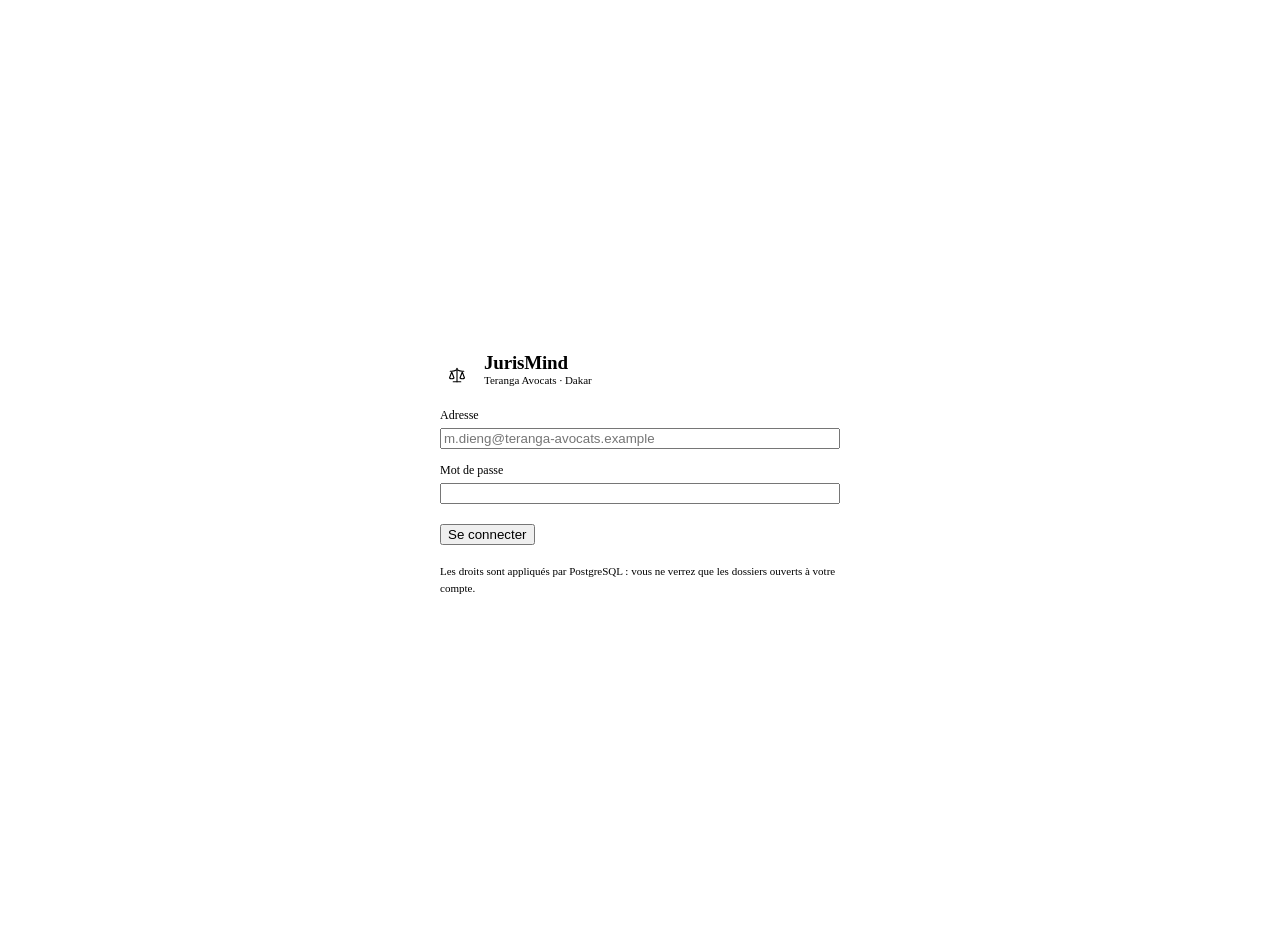
==== src/jurismind/web/statique/index.html @ 17ef0756 "feat(web): interface issue de la maquette, servie par l API Premiere pierre de l interface : le syst" ====
<!DOCTYPE html>
<html lang="fr">
<head>
<meta charset="utf-8">
<meta name="viewport" content="width=device-width, initial-scale=1">
<title>JurisMind — Teranga Avocats</title>
<link rel="stylesheet" href="styles.css">
<style>
  html, body { margin: 0; height: 100%; }
  body { background: var(--color-bg); color: var(--color-text); font-family: var(--font-body); }
  a { color: var(--color-accent-700); }
  [hidden] { display: none !important; }
  /* Les lignes de tableau cliquables : le survol doit se voir sans alourdir la grille. */
  tbody tr[data-cliquable]:hover { background: var(--color-neutral-100); cursor: pointer; }
  .menu-actif { background: var(--color-accent-100); color: var(--color-accent-900); box-shadow: inset 2px 0 0 var(--color-accent); }
</style>
</head>
<body>

<!-- ============================================================ CONNEXION -->
<section id="connexion" style="min-height:100vh;display:grid;place-items:center;padding:24px">
  <form id="formulaire-connexion" class="card blueprint" style="width:100%;max-width:400px;padding:28px">
    <i class="corner tl"></i><i class="corner tr"></i><i class="corner bl"></i><i class="corner br"></i>

    <div style="display:flex;align-items:center;gap:10px;margin-bottom:22px">
      <div class="blueprint" style="width:34px;height:34px;display:grid;place-items:center;color:var(--color-accent)">
        <i class="corner tl"></i><i class="corner tr"></i><i class="corner bl"></i><i class="corner br"></i>
        <svg width="18" height="18" viewBox="0 0 24 24" style="fill:none;stroke:currentColor;stroke-width:1.5;stroke-linecap:round;stroke-linejoin:round"><path d="m16 16 3-8 3 8c-.87.65-1.92 1-3 1s-2.13-.35-3-1Z"></path><path d="m2 16 3-8 3 8c-.87.65-1.92 1-3 1s-2.13-.35-3-1Z"></path><path d="M7 21h10"></path><path d="M12 3v18"></path><path d="M3 7h2c2 0 5-1 7-2 2 1 5 2 7 2h2"></path></svg>
      </div>
      <div style="display:flex;flex-direction:column;line-height:1.15">
        <span style="font-family:var(--font-heading);font-weight:600;font-size:19px;letter-spacing:-0.01em">JurisMind</span>
        <span style="font-size:11px;color:var(--color-neutral-700)">Teranga Avocats · Dakar</span>
      </div>
    </div>

    <label class="field" style="display:block;margin-bottom:14px">
      <span style="display:block;font-size:12px;color:var(--color-neutral-700);margin-bottom:5px">Adresse</span>
      <input id="champ-email" class="input" type="email" autocomplete="username" required
             placeholder="m.dieng@teranga-avocats.example" style="width:100%;box-sizing:border-box">
    </label>

    <label class="field" style="display:block;margin-bottom:20px">
      <span style="display:block;font-size:12px;color:var(--color-neutral-700);margin-bottom:5px">Mot de passe</span>
      <input id="champ-mot-de-passe" class="input" type="password" autocomplete="current-password" required
             style="width:100%;box-sizing:border-box">
    </label>

    <button id="bouton-connexion" class="btn btn-primary btn-block blueprint" type="submit">
      <i class="corner tl"></i><i class="corner tr"></i><i class="corner bl"></i><i class="corner br"></i>
      Se connecter
    </button>

    <p id="erreur-connexion" hidden role="alert"
       style="margin:14px 0 0;font-size:13px;color:var(--color-accent-900);background:var(--color-accent-100);border:1px solid var(--color-accent-300);padding:8px 10px"></p>

    <p style="margin:18px 0 0;font-size:11px;color:var(--color-neutral-700);line-height:1.5">
      Les droits sont appliqués par PostgreSQL : vous ne verrez que les dossiers ouverts à votre compte.
    </p>
  </form>
</section>

<!-- =========================================================== APPLICATION -->
<div id="application" hidden style="display:flex;min-height:100vh">

  <!-- ------------------------------------------------------------ Menu -->
  <aside style="width:244px;flex:none;display:flex;flex-direction:column;border-right:1px solid var(--color-divider);position:sticky;top:0;height:100vh">
    <div style="display:flex;align-items:center;gap:10px;padding:18px 18px 16px;border-bottom:1px solid var(--color-divider)">
      <div class="blueprint" style="width:34px;height:34px;display:grid;place-items:center;color:var(--color-accent)">
        <i class="corner tl"></i><i class="corner tr"></i><i class="corner bl"></i><i class="corner br"></i>
        <svg width="18" height="18" viewBox="0 0 24 24" style="fill:none;stroke:currentColor;stroke-width:1.5;stroke-linecap:round;stroke-linejoin:round"><path d="m16 16 3-8 3 8c-.87.65-1.92 1-3 1s-2.13-.35-3-1Z"></path><path d="m2 16 3-8 3 8c-.87.65-1.92 1-3 1s-2.13-.35-3-1Z"></path><path d="M7 21h10"></path><path d="M12 3v18"></path><path d="M3 7h2c2 0 5-1 7-2 2 1 5 2 7 2h2"></path></svg>
      </div>
      <div style="display:flex;flex-direction:column;line-height:1.15">
        <span style="font-family:var(--font-heading);font-weight:600;font-size:19px;letter-spacing:-0.01em">JurisMind</span>
        <span style="font-size:11px;color:var(--color-neutral-700)">Teranga Avocats · Dakar</span>
      </div>
    </div>

    <nav style="display:flex;flex-direction:column;gap:2px;padding:14px 10px;flex:1">
      <span style="font-size:10px;letter-spacing:.12em;text-transform:uppercase;color:var(--color-neutral-600);padding:4px 10px 6px">Travail</span>

      <button data-ecran="dossiers" style="display:flex;align-items:center;gap:10px;padding:8px 10px;border:0;cursor:pointer;font:inherit;font-size:14px;text-align:left;background:transparent;color:inherit">
        <svg width="17" height="17" viewBox="0 0 24 24" style="fill:none;stroke:currentColor;stroke-width:1.5;stroke-linecap:round;stroke-linejoin:round"><path d="M16 20V4a2 2 0 0 0-2-2h-4a2 2 0 0 0-2 2v16"></path><rect width="20" height="14" x="2" y="6" rx="2"></rect></svg>
        <span style="flex:1">Dossiers</span><span id="compte-dossiers" style="font-size:11px;color:var(--color-neutral-700)"></span>
      </button>

      <button data-ecran="clients" style="display:flex;align-items:center;gap:10px;padding:8px 10px;border:0;cursor:pointer;font:inherit;font-size:14px;text-align:left;background:transparent;color:inherit">
        <svg width="17" height="17" viewBox="0 0 24 24" style="fill:none;stroke:currentColor;stroke-width:1.5;stroke-linecap:round;stroke-linejoin:round"><path d="M6 22V4a2 2 0 0 1 2-2h8a2 2 0 0 1 2 2v18Z"></path><path d="M6 12H4a2 2 0 0 0-2 2v6a2 2 0 0 0 2 2h2"></path><path d="M18 9h2a2 2 0 0 1 2 2v9a2 2 0 0 1-2 2h-2"></path><path d="M10 6h4"></path><path d="M10 10h4"></path><path d="M10 14h4"></path><path d="M10 18h4"></path></svg>
        <span style="flex:1">Clients</span>
      </button>

      <button data-ecran="questions" style="display:flex;align-items:center;gap:10px;padding:8px 10px;border:0;cursor:pointer;font:inherit;font-size:14px;text-align:left;background:transparent;color:inherit">
        <svg width="17" height="17" viewBox="0 0 24 24" style="fill:none;stroke:currentColor;stroke-width:1.5;stroke-linecap:round;stroke-linejoin:round"><path d="M21 15a2 2 0 0 1-2 2H7l-4 4V5a2 2 0 0 1 2-2h14a2 2 0 0 1 2 2z"></path></svg>
        <span style="flex:1">Questions</span>
      </button>

      <button data-ecran="pieces" style="display:flex;align-items:center;gap:10px;padding:8px 10px;border:0;cursor:pointer;font:inherit;font-size:14px;text-align:left;background:transparent;color:inherit">
        <svg width="17" height="17" viewBox="0 0 24 24" style="fill:none;stroke:currentColor;stroke-width:1.5;stroke-linecap:round;stroke-linejoin:round"><path d="M15 2H6a2 2 0 0 0-2 2v16a2 2 0 0 0 2 2h12a2 2 0 0 0 2-2V7Z"></path><path d="M14 2v4a2 2 0 0 0 2 2h4"></path><path d="M10 9H8"></path><path d="M16 13H8"></path><path d="M16 17H8"></path></svg>
        <span style="flex:1">Pièces</span>
      </button>

      <span style="font-size:10px;letter-spacing:.12em;text-transform:uppercase;color:var(--color-neutral-600);padding:16px 10px 6px">Décisions</span>

      <button data-ecran="courrier" style="display:flex;align-items:center;gap:10px;padding:8px 10px;border:0;cursor:pointer;font:inherit;font-size:14px;text-align:left;background:transparent;color:inherit">
        <svg width="17" height="17" viewBox="0 0 24 24" style="fill:none;stroke:currentColor;stroke-width:1.5;stroke-linecap:round;stroke-linejoin:round"><polyline points="22 12 16 12 14 15 10 15 8 12 2 12"></polyline><path d="M5.45 5.11 2 12v6a2 2 0 0 0 2 2h16a2 2 0 0 0 2-2v-6l-3.45-6.89A2 2 0 0 0 16.76 4H7.24a2 2 0 0 0-1.79 1.11z"></path></svg>
        <span style="flex:1">Courrier</span>
        <span id="compte-decisions" hidden style="font-size:11px;padding:1px 7px;background:var(--color-accent);color:var(--color-bg)"></span>
      </button>

      <button data-ecran="conflits" style="display:flex;align-items:center;gap:10px;padding:8px 10px;border:0;cursor:pointer;font:inherit;font-size:14px;text-align:left;background:transparent;color:inherit">
        <svg width="17" height="17" viewBox="0 0 24 24" style="fill:none;stroke:currentColor;stroke-width:1.5;stroke-linecap:round;stroke-linejoin:round"><path d="M20 13c0 5-3.5 7.5-7.66 8.95a1 1 0 0 1-.67-.01C7.5 20.5 4 18 4 13V6a1 1 0 0 1 1-1c2 0 4.5-1.2 6.24-2.72a1.17 1.17 0 0 1 1.52 0C14.51 3.81 17 5 19 5a1 1 0 0 1 1 1z"></path><path d="M12 8v4"></path><path d="M12 16h.01"></path></svg>
        <span style="flex:1">Conflits d'intérêts</span>
      </button>
    </nav>

    <div style="padding:12px 18px;border-top:1px solid var(--color-divider);display:flex;flex-direction:column;gap:6px;font-size:11px;color:var(--color-neutral-700)">
      <div style="display:flex;align-items:center;gap:6px"><span id="voyant-base" style="width:6px;height:6px;border-radius:50%;background:var(--color-neutral-400)"></span><span id="etat-base">Base PostgreSQL</span></div>
      <div style="display:flex;align-items:center;gap:6px"><span id="voyant-modeles" style="width:6px;height:6px;border-radius:50%;background:var(--color-neutral-400)"></span><span id="etat-modeles">Modèles</span></div>
    </div>

    <div style="display:flex;align-items:center;gap:10px;padding:14px 18px;border-top:1px solid var(--color-divider)">
      <div id="initiales" style="width:32px;height:32px;display:grid;place-items:center;border:1px solid var(--color-divider);font-family:var(--font-heading);font-weight:600;font-size:13px"></div>
      <div style="display:flex;flex-direction:column;line-height:1.25;flex:1;min-width:0">
        <span id="nom-utilisateur" style="font-size:13px;font-weight:500"></span>
        <span id="role-utilisateur" style="font-size:11px;color:var(--color-neutral-700)"></span>
      </div>
      <button id="bouton-deconnexion" class="btn btn-ghost btn-icon" title="Se déconnecter" style="flex:none">
        <svg width="16" height="16" viewBox="0 0 24 24" style="fill:none;stroke:currentColor;stroke-width:1.5;stroke-linecap:round;stroke-linejoin:round"><path d="M9 21H5a2 2 0 0 1-2-2V5a2 2 0 0 1 2-2h4"></path><polyline points="16 17 21 12 16 7"></polyline><line x1="21" x2="9" y1="12" y2="12"></line></svg>
      </button>
    </div>
  </aside>

  <!-- ----------------------------------------------------------- Contenu -->
  <main style="flex:1;min-width:0;display:flex;flex-direction:column">
    <header style="display:flex;align-items:center;gap:16px;padding:12px 32px;border-bottom:1px solid var(--color-divider);position:sticky;top:0;background:var(--color-bg);z-index:5">
      <div style="display:flex;align-items:center;gap:8px;font-size:13px;color:var(--color-neutral-700);min-width:0;white-space:nowrap;flex:none">
        <span>Teranga Avocats</span>
        <svg width="14" height="14" viewBox="0 0 24 24" style="fill:none;stroke:currentColor;stroke-width:1.5;stroke-linecap:round;stroke-linejoin:round"><path d="m9 18 6-6-6-6"></path></svg>
        <span id="fil-ariane" style="color:var(--color-text)"></span>
      </div>
      <div style="flex:1"></div>
      <div id="perimetre" title="Isolation appliquée par PostgreSQL (Row-Level Security)" style="display:flex;align-items:center;gap:6px;font-size:12px;color:var(--color-accent-800);border:1px solid var(--color-accent-300);padding:5px 9px;white-space:nowrap;flex:none;background:var(--color-accent-100)">
        <svg width="13" height="13" viewBox="0 0 24 24" style="fill:none;stroke:currentColor;stroke-width:1.5;stroke-linecap:round;stroke-linejoin:round"><rect width="18" height="11" x="3" y="11" rx="2" ry="2"></rect><path d="M7 11V7a5 5 0 0 1 10 0v4"></path></svg>
        <span id="texte-perimetre"></span>
      </div>
    </header>

    <div id="ecran" style="padding:28px 32px 56px;display:flex;flex-direction:column;gap:24px;max-width:1360px;width:100%;box-sizing:border-box"></div>
  </main>
</div>

<script src="app.js"></script>
</body>
</html>
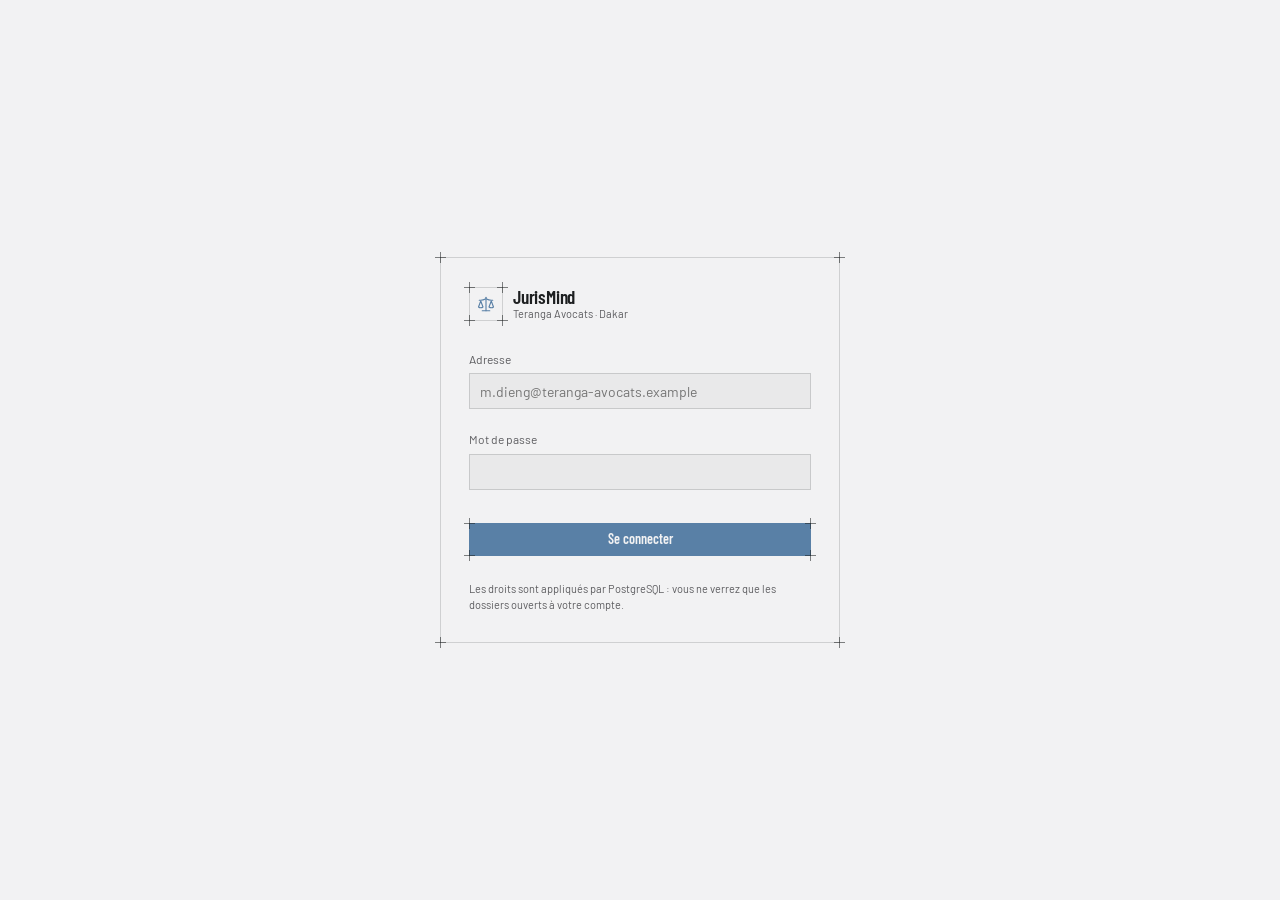
==== commit 42797e70: "feat(demo): une demonstration publique qui rejoue le modele et execute le reste Un serveur gratuit n" ====
--- a/src/jurismind/web/statique/index.html
+++ b/src/jurismind/web/statique/index.html
@@ -32,6 +32,8 @@
         <span style="font-size:11px;color:var(--color-neutral-700)">Teranga Avocats · Dakar</span>
       </div>
     </div>
+
+    <div id="entree-demo" hidden></div>
 
     <label class="field" style="display:block;margin-bottom:14px">
       <span style="display:block;font-size:12px;color:var(--color-neutral-700);margin-bottom:5px">Adresse</span>
@@ -81,6 +83,11 @@
       <button data-ecran="dossiers" style="display:flex;align-items:center;gap:10px;padding:8px 10px;border:0;cursor:pointer;font:inherit;font-size:14px;text-align:left;background:transparent;color:inherit">
         <svg width="17" height="17" viewBox="0 0 24 24" style="fill:none;stroke:currentColor;stroke-width:1.5;stroke-linecap:round;stroke-linejoin:round"><path d="M16 20V4a2 2 0 0 0-2-2h-4a2 2 0 0 0-2 2v16"></path><rect width="20" height="14" x="2" y="6" rx="2"></rect></svg>
         <span style="flex:1">Dossiers</span><span id="compte-dossiers" style="font-size:11px;color:var(--color-neutral-700)"></span>
+      </button>
+
+      <button data-ecran="echeances" style="display:flex;align-items:center;gap:10px;padding:8px 10px;border:0;cursor:pointer;font:inherit;font-size:14px;text-align:left;background:transparent;color:inherit">
+        <svg width="17" height="17" viewBox="0 0 24 24" style="fill:none;stroke:currentColor;stroke-width:1.5;stroke-linecap:round;stroke-linejoin:round"><path d="M8 2v4"></path><path d="M16 2v4"></path><rect width="18" height="18" x="3" y="4" rx="2"></rect><path d="M3 10h18"></path><path d="M12 14v4"></path><path d="M10 16h4"></path></svg>
+        <span style="flex:1">Échéances</span><span id="compte-echeances" hidden style="font-size:11px;padding:1px 7px;background:var(--color-accent);color:var(--color-bg)"></span>
       </button>
 
       <button data-ecran="clients" style="display:flex;align-items:center;gap:10px;padding:8px 10px;border:0;cursor:pointer;font:inherit;font-size:14px;text-align:left;background:transparent;color:inherit">
@@ -138,6 +145,7 @@
         <span id="fil-ariane" style="color:var(--color-text)"></span>
       </div>
       <div style="flex:1"></div>
+      <span id="bandeau-demo" hidden class="tag tag-outline" style="white-space:nowrap;flex:none" title="Aucune donnée réelle : le cabinet, ses clients et ses pièces sont générés"></span>
       <div id="perimetre" title="Isolation appliquée par PostgreSQL (Row-Level Security)" style="display:flex;align-items:center;gap:6px;font-size:12px;color:var(--color-accent-800);border:1px solid var(--color-accent-300);padding:5px 9px;white-space:nowrap;flex:none;background:var(--color-accent-100)">
         <svg width="13" height="13" viewBox="0 0 24 24" style="fill:none;stroke:currentColor;stroke-width:1.5;stroke-linecap:round;stroke-linejoin:round"><rect width="18" height="11" x="3" y="11" rx="2" ry="2"></rect><path d="M7 11V7a5 5 0 0 1 10 0v4"></path></svg>
         <span id="texte-perimetre"></span>
@@ -149,5 +157,9 @@
 </div>
 
 <script src="app.js"></script>
+<script src="ecrans.js"></script>
+<script src="decisions.js"></script>
+<script src="dossier.js"></script>
+<script src="demo.js"></script>
 </body>
 </html>
--- a/src/jurismind/web/statique/styles.css
+++ b/src/jurismind/web/statique/styles.css
@@ -0,0 +1,317 @@
+/* Industry — design-system tokens and component classes. This file is the source of truth for the system's look; retune it here and see readme.md. */
+@import url('https://fonts.googleapis.com/css2?family=Barlow:wght@400;500;700&family=Barlow+Condensed:wght@400;600&display=swap');
+
+:root {
+  --color-bg: #f2f2f3;
+  --color-surface: #e9e9ea;
+  --color-text: #1d1f20;
+  --color-accent: #5980a6;
+  --color-accent-2: #728fab;
+  --color-divider: color-mix(in srgb, #1d1f20 16%, transparent);
+
+  /* Tonal ramps — generated in OKLCH on one shared lightness scale, so the
+     same step of any role matches the others in visual value. */
+  --color-neutral-100: #f5f5f8;
+  --color-neutral-200: #e7e7ea;
+  --color-neutral-300: #d4d4d7;
+  --color-neutral-400: #b7b7ba;
+  --color-neutral-500: #98989b;
+  --color-neutral-600: #7a7a7d;
+  --color-neutral-700: #5d5d60;
+  --color-neutral-800: #424244;
+  --color-neutral-900: #2b2b2d;
+
+  --color-accent-100: #eef6ff;
+  --color-accent-200: #d6ebff;
+  --color-accent-300: #b5d9fd;
+  --color-accent-400: #94bce3;
+  --color-accent-500: #749dc4;
+  --color-accent-600: #597ea3;
+  --color-accent-700: #416180;
+  --color-accent-800: #2c455d;
+  --color-accent-900: #1d2d3d;
+
+  --color-accent-2-100: #eef6ff;
+  --color-accent-2-200: #d6ebff;
+  --color-accent-2-300: #bdd8f2;
+  --color-accent-2-400: #9ebbd8;
+  --color-accent-2-500: #7e9cb8;
+  --color-accent-2-600: #627d98;
+  --color-accent-2-700: #486077;
+  --color-accent-2-800: #314457;
+  --color-accent-2-900: #1f2d3a;
+
+  --font-heading: "Barlow Condensed", system-ui, sans-serif;
+  --font-heading-weight: 600;
+  --font-body: "Barlow", system-ui, sans-serif;
+
+  --space-1: 3.4px;
+  --space-2: 6.8px;
+  --space-3: 10.2px;
+  --space-4: 13.6px;
+  --space-6: 20.4px;
+  --space-8: 27.2px;
+
+  --radius-sm: 2px;
+  --radius-md: 4px;
+  --radius-lg: 7px;
+
+  /* Elevation — derived from the ground: soft ink-tinted shadows on a
+     light theme, a hairline edge + ambient darkness on a dark one. */
+  --shadow-sm: 0 1px 2px color-mix(in srgb, #2b2b2d 14%, transparent);
+  --shadow-md: 0 3px 10px color-mix(in srgb, #2b2b2d 16%, transparent);
+  --shadow-lg: 0 12px 32px color-mix(in srgb, #2b2b2d 22%, transparent);
+}
+
+body {
+  background: var(--color-bg);
+  color: var(--color-text);
+  font-family: var(--font-body);
+}
+h1, h2, h3, h4 { font-family: var(--font-heading); font-weight: var(--font-heading-weight); }
+
+.blueprint {
+  position: relative;
+  border: 1px solid var(--color-divider);
+  border-radius: 0;
+}
+/* The overlay image treatments (halftone, duotone) clip their overlay
+   (overflow:hidden); a blueprint wrapper draws its registration marks
+   outside the box, so when both classes share a wrapper the frame must
+   win. */
+.blueprint.halftone, .blueprint.plate, .blueprint.duotone { overflow: visible; }
+.blueprint > .corner {
+  position: absolute; width: 11px; height: 11px;
+  color: color-mix(in srgb, var(--color-text) 55%, transparent);
+}
+.blueprint > .corner::before, .blueprint > .corner::after {
+  content: ""; position: absolute; background: currentColor;
+}
+.blueprint > .corner::before { left: 5px; top: 0; width: 1px; height: 100%; }
+.blueprint > .corner::after  { top: 5px; left: 0; width: 100%; height: 1px; }
+.blueprint > .corner.tl { top: -6px; left: -6px; }
+.blueprint > .corner.tr { top: -6px; right: -6px; }
+.blueprint > .corner.bl { bottom: -6px; left: -6px; }
+.blueprint > .corner.br { bottom: -6px; right: -6px; }
+
+.duotone{position:relative;overflow:hidden}
+.duotone::after{content:"";position:absolute;inset:0;pointer-events:none;
+  background:var(--color-accent);mix-blend-mode:color}
+
+/* ══════════════════════════════════════════════════════════════════════════
+   Components — built with the tokens above. Plain CSS
+   on plain HTML: no JavaScript, no build step. Each class is documented in
+   readme.md and demonstrated in foundations/ and components/.
+   ══════════════════════════════════════════════════════════════════════ */
+
+*, *::before, *::after { box-sizing: border-box; }
+body { margin: 0; font-size: 15px; line-height: 1.55; font-weight: 400; }
+h1, h2, h3, h4, h5, h6 {
+  font-family: var(--font-heading); font-weight: var(--font-heading-weight);
+  line-height: 1.12; letter-spacing: -0.015em; margin: 0 0 var(--space-2);
+}
+h1 { font-size: 42px; }
+h2 { font-size: 32px; }
+h3 { font-size: 25px; }
+h4 { font-size: 20px; }
+h5 { font-size: 16px; }
+h6 { font-size: 13px; }
+h6 { letter-spacing: 0.08em; text-transform: uppercase; }
+p { margin: 0 0 var(--space-3); }
+a { color: var(--color-accent); text-underline-offset: 3px; }
+img { display: block; max-width: 100%; }
+figure { margin: 0; }
+figcaption {
+  font-size: 11px; margin-top: var(--space-1);
+  color: color-mix(in srgb, var(--color-text) 55%, transparent);
+}
+.text-muted { color: color-mix(in srgb, var(--color-text) 55%, transparent); }
+:focus { outline: none; }
+:focus-visible { outline: 2px solid var(--color-accent); outline-offset: 2px; }
+::selection { background: color-mix(in srgb, var(--color-accent) 30%, transparent); }
+
+/* — rules — */
+.hr {
+  height: 1px; border: 0; margin: var(--space-4) 0;
+  background: var(--color-divider);
+}
+
+/* — buttons — */
+.btn {
+  display: inline-flex; align-items: center; justify-content: center; gap: 6px;
+  cursor: pointer; text-decoration: none;
+  font-family: var(--font-heading); font-weight: var(--font-heading-weight);
+  font-size: 14px; line-height: 1.2; color: var(--color-text); /* matches the .input's 14px —
+     the pair sits side by side in sign-up rows */
+  background: transparent; border: 1px solid transparent;
+  padding: var(--space-2) calc(var(--space-3) * 1.2);
+  border-radius: var(--radius-md);
+}
+.btn svg { display: block; }
+.btn:disabled { opacity: 0.45; cursor: not-allowed; }
+.btn-primary { background: var(--color-accent); color: var(--color-bg); }
+.btn-primary:hover { background: var(--color-accent-600); }
+.btn-primary:active { background: var(--color-accent-700); }
+.btn-secondary { border-color: var(--color-divider); }
+.btn-secondary:hover { background: color-mix(in srgb, var(--color-text) 7%, transparent); }
+.btn-secondary:active { background: color-mix(in srgb, var(--color-text) 14%, transparent); }
+.btn-ghost { color: var(--color-accent); padding-inline: var(--space-1); }
+.btn-ghost:hover { background: color-mix(in srgb, var(--color-accent) 10%, transparent); }
+.btn-ghost:active { background: color-mix(in srgb, var(--color-accent) 18%, transparent); }
+.btn-icon { width: 36px; height: 36px; padding: 0; }
+.btn-block { width: 100%; margin-top: var(--space-2); }
+
+/* — forms — */
+.field > label {
+  display: block; font-size: 12px; margin-bottom: 5px;
+  color: color-mix(in srgb, var(--color-text) 70%, transparent);
+}
+.input {
+  width: 100%; min-height: 36px; padding: 6px 10px; font: inherit;
+  font-size: 14px; color: var(--color-text); caret-color: var(--color-accent);
+  background: var(--color-surface);
+  border: 1px solid var(--color-divider); border-radius: var(--radius-md);
+}
+.input:hover { border-color: color-mix(in srgb, var(--color-text) 45%, transparent); }
+.input:focus-visible { border-color: var(--color-accent); outline-offset: 0; }
+textarea.input { min-height: 90px; resize: vertical; }
+.radio { display: inline-flex; align-items: center; gap: 8px; cursor: pointer; font-size: 14px; }
+.radio input, .seg-opt input {
+  position: absolute; opacity: 0; width: 0; height: 0; pointer-events: none;
+}
+.radio .dot {
+  width: 16px; height: 16px; flex: none; border-radius: 50%;
+  border: 1.5px solid var(--color-divider);
+}
+.radio:hover .dot { border-color: var(--color-accent); }
+.radio input:checked + .dot {
+  border-color: var(--color-accent); background: var(--color-accent);
+  box-shadow: inset 0 0 0 4px var(--color-bg);
+}
+.radio input:focus-visible + .dot { outline: 2px solid var(--color-accent); outline-offset: 2px; }
+.seg {
+  display: inline-flex; overflow: hidden;
+  border: 1px solid var(--color-divider); border-radius: var(--radius-md);
+}
+.seg-opt {
+  display: inline-flex; align-items: center; gap: 6px;
+  padding: 7px 12px; font-size: 13px; cursor: pointer;
+}
+.seg-opt + .seg-opt { border-left: 1px solid var(--color-divider); }
+.seg-opt:has(input:checked) { background: var(--color-accent); color: var(--color-bg); }
+.seg-opt:not(:has(input:checked)):hover { background: color-mix(in srgb, var(--color-text) 7%, transparent); }
+.seg-opt:has(input:focus-visible) { outline: 2px solid var(--color-accent); outline-offset: -2px; }
+
+/* — cards — */
+.card {
+  display: flex; flex-direction: column; gap: var(--space-2);
+  padding: var(--space-3); border-radius: var(--radius-md); background: var(--color-surface);
+}
+.card-kicker { font-size: 10px; letter-spacing: 0.1em; text-transform: uppercase; color: var(--color-accent); }
+.card-title {
+  font-family: var(--font-heading); font-weight: var(--font-heading-weight);
+  font-size: 17px; line-height: 1.2;
+}
+.card-body { margin: 0; font-size: 13px; opacity: 0.8; flex: 1; }
+.card-meta {
+  display: flex; align-items: center; gap: 6px; font-size: 11px;
+  color: color-mix(in srgb, var(--color-text) 50%, transparent);
+}
+.elev-sm { box-shadow: var(--shadow-sm); }
+.elev-md { box-shadow: var(--shadow-md); }
+.elev-lg { box-shadow: var(--shadow-lg); }
+
+/* — tags — */
+.tag {
+  display: inline-flex; align-items: center; font-size: 11px;
+  letter-spacing: 0.02em; padding: 3px 10px;
+  border-radius: calc(var(--radius-md) * 0.75);
+}
+.tag-accent { background: var(--color-accent-100); color: var(--color-accent-800); }
+.tag-accent-2 { background: var(--color-accent-2-100); color: var(--color-accent-2-800); }
+.tag-neutral { background: var(--color-neutral-100); color: var(--color-neutral-800); }
+.tag-outline { border: 1px solid var(--color-accent); color: var(--color-accent); }
+
+/* — navigation — */
+.nav {
+  display: flex; align-items: center; gap: var(--space-4);
+  padding: var(--space-3) var(--space-4);
+  border-bottom: none;
+}
+.nav-brand {
+  font-family: var(--font-heading); font-weight: var(--font-heading-weight);
+  font-size: 18px; margin-right: auto;
+}
+.nav a { color: inherit; text-decoration: none; font-size: 14px; }
+.nav a:hover, .nav a[aria-current='page'] { color: var(--color-accent); }
+
+/* — tables — */
+.table { width: 100%; border-collapse: collapse; font-size: 14px; }
+.table th {
+  text-align: left; font-size: 11px; letter-spacing: 0.08em; text-transform: uppercase;
+  color: color-mix(in srgb, var(--color-text) 60%, transparent);
+  padding: var(--space-2); border-bottom: 1px solid var(--color-divider);
+}
+.table td {
+  padding: var(--space-2);
+  border-bottom: 1px solid color-mix(in srgb, var(--color-text) 8%, transparent);
+}
+.table tbody tr:hover { background: color-mix(in srgb, var(--color-text) 4%, transparent); }
+
+/* — dialog — */
+.dialog-backdrop {
+  position: fixed; inset: 0; display: grid; place-items: center;
+  padding: var(--space-4);
+  background: color-mix(in srgb, var(--color-neutral-900) 50%, transparent);
+}
+.dialog {
+  width: min(440px, 100%); display: flex; flex-direction: column; gap: var(--space-3);
+  padding: var(--space-4); border-radius: var(--radius-lg);
+  background: var(--color-surface); box-shadow: var(--shadow-lg);
+}
+.dialog-title {
+  font-family: var(--font-heading); font-weight: var(--font-heading-weight);
+  font-size: 20px;
+}
+.dialog-body { font-size: 14px; opacity: 0.85; }
+.dialog-actions { display: flex; justify-content: flex-end; gap: var(--space-2); margin-top: var(--space-2); }
+
+/* — blueprint frame: components are wireframe objects (see .blueprint
+     and .corner above) — square, transparent, hairline-bordered — */
+.card, .btn, .input, .tag, .seg, .dialog { border-radius: 0; }
+.card, .dialog { background: transparent; border: 1px solid var(--color-divider); }
+.btn { border: 1px solid var(--color-divider); }
+.btn-primary { border-color: var(--color-accent); }
+.btn-ghost { border-color: transparent; }
+
+
+/* ------------------------------------------------------------ démonstration publique */
+.note-demo {
+  margin: 10px 0 0;
+  font-size: 12px;
+  line-height: 1.5;
+  color: var(--color-accent-900);
+  background: var(--color-accent-100);
+  border-left: 2px solid var(--color-accent);
+  padding: 8px 12px;
+}
+.compte-demo {
+  display: flex;
+  flex-direction: column;
+  align-items: flex-start;
+  gap: 2px;
+  width: 100%;
+  padding: 10px 12px;
+  border: 1px solid var(--color-divider);
+  background: var(--color-bg);
+  color: var(--color-text);
+  font: inherit;
+  font-size: 14px;
+  text-align: left;
+  cursor: pointer;
+}
+.compte-demo:hover,
+.compte-demo:focus-visible {
+  border-color: var(--color-accent);
+  background: var(--color-accent-100);
+}
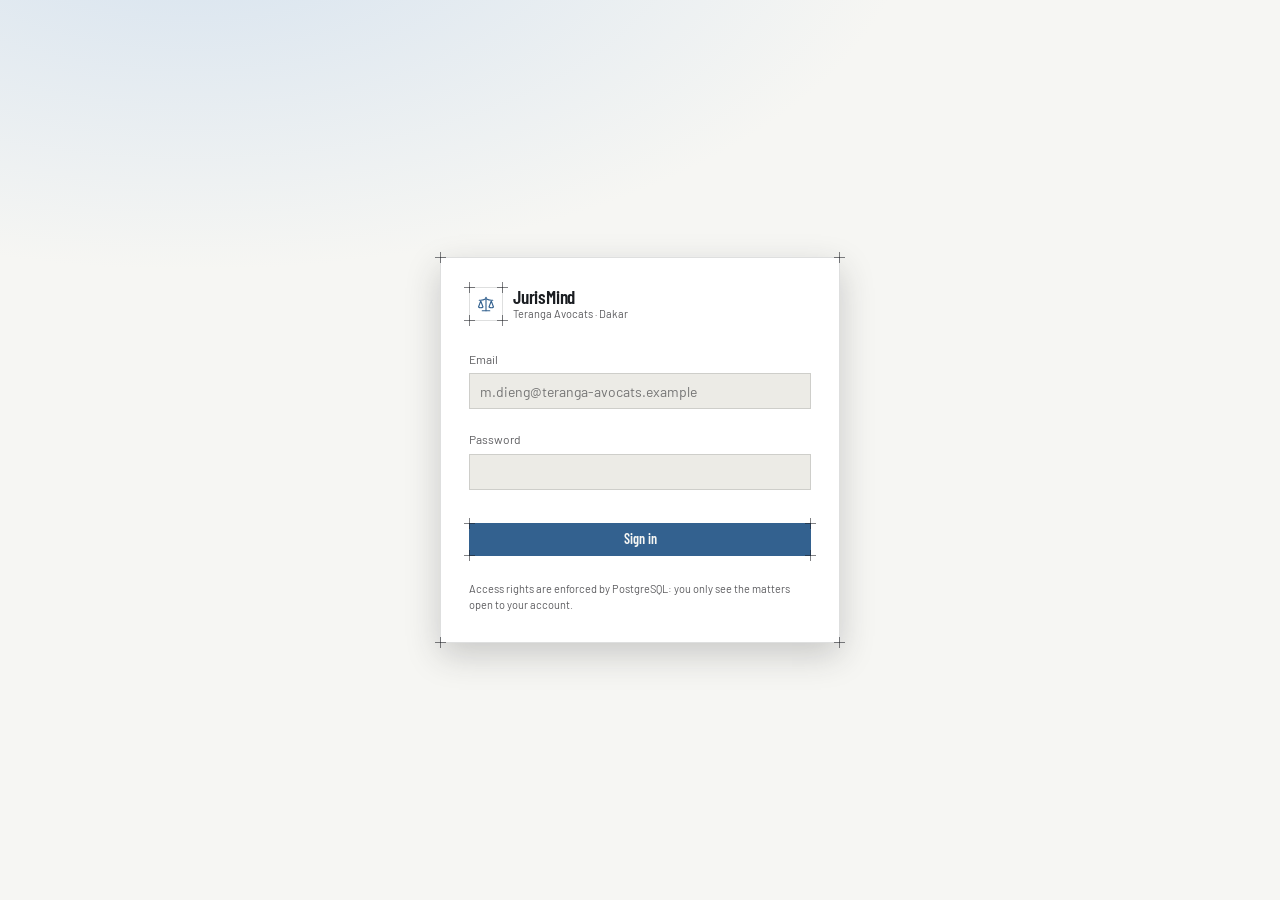
==== commit b3138f70: "feat(ui): interface et page d'accueil en anglais, nouveau design Interface, page d'accueil, comptes " ====
--- a/src/jurismind/web/statique/index.html
+++ b/src/jurismind/web/statique/index.html
@@ -1,9 +1,9 @@
 <!DOCTYPE html>
-<html lang="fr">
+<html lang="en">
 <head>
 <meta charset="utf-8">
 <meta name="viewport" content="width=device-width, initial-scale=1">
-<title>JurisMind — Teranga Avocats</title>
+<title>JurisMind · Teranga Avocats</title>
 <link rel="stylesheet" href="styles.css">
 <style>
   html, body { margin: 0; height: 100%; }
@@ -12,7 +12,21 @@
   [hidden] { display: none !important; }
   /* Les lignes de tableau cliquables : le survol doit se voir sans alourdir la grille. */
   tbody tr[data-cliquable]:hover { background: var(--color-neutral-100); cursor: pointer; }
-  .menu-actif { background: var(--color-accent-100); color: var(--color-accent-900); box-shadow: inset 2px 0 0 var(--color-accent); }
+  /* Le menu, sur fond sombre : la marque du produit, et l'écran de travail reste clair. */
+  aside.barre-laterale { background: var(--color-accent-900); color: #dfe7f0; border-right: 0; }
+  aside.barre-laterale .separe { border-color: rgba(255,255,255,.09) !important; }
+  .menu { display: flex; align-items: center; gap: 10px; padding: 8px 10px; border: 0; cursor: pointer; font: inherit; font-size: 14px; text-align: left; background: transparent; color: inherit; border-radius: 3px; }
+  .menu:hover { background: rgba(255,255,255,.06); color: #fff; }
+  .menu-groupe { font-size: 10px; letter-spacing: .14em; text-transform: uppercase; color: #8ea3bb; padding: 4px 10px 6px; }
+  .menu-actif, .menu-actif:hover { background: rgba(255,255,255,.1); color: #fff; box-shadow: inset 2px 0 0 var(--color-gold); }
+  .pastille { font-size: 11px; padding: 1px 7px; background: var(--color-gold); color: #1a1d21; font-weight: 500; }
+  .logo { width: 34px; height: 34px; display: grid; place-items: center; color: var(--color-accent); }
+  aside.barre-laterale .logo { color: var(--color-gold); }
+  aside.barre-laterale .blueprint > .corner { color: rgba(255,255,255,.35); }
+  #ecran h1 { letter-spacing: -0.02em; }
+  #ecran .table th { background: var(--color-neutral-100); }
+  #connexion { background: radial-gradient(1200px 600px at 15% -10%, var(--color-accent-200), transparent 60%), var(--color-bg); }
+  #formulaire-connexion { background: #fff; box-shadow: var(--shadow-lg); }
 </style>
 </head>
 <body>
@@ -23,7 +37,7 @@
     <i class="corner tl"></i><i class="corner tr"></i><i class="corner bl"></i><i class="corner br"></i>
 
     <div style="display:flex;align-items:center;gap:10px;margin-bottom:22px">
-      <div class="blueprint" style="width:34px;height:34px;display:grid;place-items:center;color:var(--color-accent)">
+      <div class="blueprint logo">
         <i class="corner tl"></i><i class="corner tr"></i><i class="corner bl"></i><i class="corner br"></i>
         <svg width="18" height="18" viewBox="0 0 24 24" style="fill:none;stroke:currentColor;stroke-width:1.5;stroke-linecap:round;stroke-linejoin:round"><path d="m16 16 3-8 3 8c-.87.65-1.92 1-3 1s-2.13-.35-3-1Z"></path><path d="m2 16 3-8 3 8c-.87.65-1.92 1-3 1s-2.13-.35-3-1Z"></path><path d="M7 21h10"></path><path d="M12 3v18"></path><path d="M3 7h2c2 0 5-1 7-2 2 1 5 2 7 2h2"></path></svg>
       </div>
@@ -36,27 +50,27 @@
     <div id="entree-demo" hidden></div>
 
     <label class="field" style="display:block;margin-bottom:14px">
-      <span style="display:block;font-size:12px;color:var(--color-neutral-700);margin-bottom:5px">Adresse</span>
+      <span style="display:block;font-size:12px;color:var(--color-neutral-700);margin-bottom:5px">Email</span>
       <input id="champ-email" class="input" type="email" autocomplete="username" required
              placeholder="m.dieng@teranga-avocats.example" style="width:100%;box-sizing:border-box">
     </label>
 
     <label class="field" style="display:block;margin-bottom:20px">
-      <span style="display:block;font-size:12px;color:var(--color-neutral-700);margin-bottom:5px">Mot de passe</span>
+      <span style="display:block;font-size:12px;color:var(--color-neutral-700);margin-bottom:5px">Password</span>
       <input id="champ-mot-de-passe" class="input" type="password" autocomplete="current-password" required
              style="width:100%;box-sizing:border-box">
     </label>
 
     <button id="bouton-connexion" class="btn btn-primary btn-block blueprint" type="submit">
       <i class="corner tl"></i><i class="corner tr"></i><i class="corner bl"></i><i class="corner br"></i>
-      Se connecter
+      Sign in
     </button>
 
     <p id="erreur-connexion" hidden role="alert"
        style="margin:14px 0 0;font-size:13px;color:var(--color-accent-900);background:var(--color-accent-100);border:1px solid var(--color-accent-300);padding:8px 10px"></p>
 
     <p style="margin:18px 0 0;font-size:11px;color:var(--color-neutral-700);line-height:1.5">
-      Les droits sont appliqués par PostgreSQL : vous ne verrez que les dossiers ouverts à votre compte.
+      Access rights are enforced by PostgreSQL: you only see the matters open to your account.
     </p>
   </form>
 </section>
@@ -65,72 +79,72 @@
 <div id="application" hidden style="display:flex;min-height:100vh">
 
   <!-- ------------------------------------------------------------ Menu -->
-  <aside style="width:244px;flex:none;display:flex;flex-direction:column;border-right:1px solid var(--color-divider);position:sticky;top:0;height:100vh">
-    <div style="display:flex;align-items:center;gap:10px;padding:18px 18px 16px;border-bottom:1px solid var(--color-divider)">
-      <div class="blueprint" style="width:34px;height:34px;display:grid;place-items:center;color:var(--color-accent)">
+  <aside class="barre-laterale" style="width:244px;flex:none;display:flex;flex-direction:column;position:sticky;top:0;height:100vh">
+    <div class="separe" style="display:flex;align-items:center;gap:10px;padding:18px 18px 16px;border-bottom:1px solid">
+      <div class="blueprint logo">
         <i class="corner tl"></i><i class="corner tr"></i><i class="corner bl"></i><i class="corner br"></i>
         <svg width="18" height="18" viewBox="0 0 24 24" style="fill:none;stroke:currentColor;stroke-width:1.5;stroke-linecap:round;stroke-linejoin:round"><path d="m16 16 3-8 3 8c-.87.65-1.92 1-3 1s-2.13-.35-3-1Z"></path><path d="m2 16 3-8 3 8c-.87.65-1.92 1-3 1s-2.13-.35-3-1Z"></path><path d="M7 21h10"></path><path d="M12 3v18"></path><path d="M3 7h2c2 0 5-1 7-2 2 1 5 2 7 2h2"></path></svg>
       </div>
       <div style="display:flex;flex-direction:column;line-height:1.15">
         <span style="font-family:var(--font-heading);font-weight:600;font-size:19px;letter-spacing:-0.01em">JurisMind</span>
-        <span style="font-size:11px;color:var(--color-neutral-700)">Teranga Avocats · Dakar</span>
+        <span style="font-size:11px;color:#8ea3bb">Teranga Avocats · Dakar</span>
       </div>
     </div>
 
     <nav style="display:flex;flex-direction:column;gap:2px;padding:14px 10px;flex:1">
-      <span style="font-size:10px;letter-spacing:.12em;text-transform:uppercase;color:var(--color-neutral-600);padding:4px 10px 6px">Travail</span>
+      <span class="menu-groupe">Work</span>
 
-      <button data-ecran="dossiers" style="display:flex;align-items:center;gap:10px;padding:8px 10px;border:0;cursor:pointer;font:inherit;font-size:14px;text-align:left;background:transparent;color:inherit">
+      <button data-ecran="dossiers" class="menu">
         <svg width="17" height="17" viewBox="0 0 24 24" style="fill:none;stroke:currentColor;stroke-width:1.5;stroke-linecap:round;stroke-linejoin:round"><path d="M16 20V4a2 2 0 0 0-2-2h-4a2 2 0 0 0-2 2v16"></path><rect width="20" height="14" x="2" y="6" rx="2"></rect></svg>
-        <span style="flex:1">Dossiers</span><span id="compte-dossiers" style="font-size:11px;color:var(--color-neutral-700)"></span>
+        <span style="flex:1">Matters</span><span id="compte-dossiers" style="font-size:11px;color:#8ea3bb"></span>
       </button>
 
-      <button data-ecran="echeances" style="display:flex;align-items:center;gap:10px;padding:8px 10px;border:0;cursor:pointer;font:inherit;font-size:14px;text-align:left;background:transparent;color:inherit">
+      <button data-ecran="echeances" class="menu">
         <svg width="17" height="17" viewBox="0 0 24 24" style="fill:none;stroke:currentColor;stroke-width:1.5;stroke-linecap:round;stroke-linejoin:round"><path d="M8 2v4"></path><path d="M16 2v4"></path><rect width="18" height="18" x="3" y="4" rx="2"></rect><path d="M3 10h18"></path><path d="M12 14v4"></path><path d="M10 16h4"></path></svg>
-        <span style="flex:1">Échéances</span><span id="compte-echeances" hidden style="font-size:11px;padding:1px 7px;background:var(--color-accent);color:var(--color-bg)"></span>
+        <span style="flex:1">Deadlines</span><span id="compte-echeances" hidden class="pastille"></span>
       </button>
 
-      <button data-ecran="clients" style="display:flex;align-items:center;gap:10px;padding:8px 10px;border:0;cursor:pointer;font:inherit;font-size:14px;text-align:left;background:transparent;color:inherit">
+      <button data-ecran="clients" class="menu">
         <svg width="17" height="17" viewBox="0 0 24 24" style="fill:none;stroke:currentColor;stroke-width:1.5;stroke-linecap:round;stroke-linejoin:round"><path d="M6 22V4a2 2 0 0 1 2-2h8a2 2 0 0 1 2 2v18Z"></path><path d="M6 12H4a2 2 0 0 0-2 2v6a2 2 0 0 0 2 2h2"></path><path d="M18 9h2a2 2 0 0 1 2 2v9a2 2 0 0 1-2 2h-2"></path><path d="M10 6h4"></path><path d="M10 10h4"></path><path d="M10 14h4"></path><path d="M10 18h4"></path></svg>
         <span style="flex:1">Clients</span>
       </button>
 
-      <button data-ecran="questions" style="display:flex;align-items:center;gap:10px;padding:8px 10px;border:0;cursor:pointer;font:inherit;font-size:14px;text-align:left;background:transparent;color:inherit">
+      <button data-ecran="questions" class="menu">
         <svg width="17" height="17" viewBox="0 0 24 24" style="fill:none;stroke:currentColor;stroke-width:1.5;stroke-linecap:round;stroke-linejoin:round"><path d="M21 15a2 2 0 0 1-2 2H7l-4 4V5a2 2 0 0 1 2-2h14a2 2 0 0 1 2 2z"></path></svg>
-        <span style="flex:1">Questions</span>
+        <span style="flex:1">Ask the files</span>
       </button>
 
-      <button data-ecran="pieces" style="display:flex;align-items:center;gap:10px;padding:8px 10px;border:0;cursor:pointer;font:inherit;font-size:14px;text-align:left;background:transparent;color:inherit">
+      <button data-ecran="pieces" class="menu">
         <svg width="17" height="17" viewBox="0 0 24 24" style="fill:none;stroke:currentColor;stroke-width:1.5;stroke-linecap:round;stroke-linejoin:round"><path d="M15 2H6a2 2 0 0 0-2 2v16a2 2 0 0 0 2 2h12a2 2 0 0 0 2-2V7Z"></path><path d="M14 2v4a2 2 0 0 0 2 2h4"></path><path d="M10 9H8"></path><path d="M16 13H8"></path><path d="M16 17H8"></path></svg>
-        <span style="flex:1">Pièces</span>
+        <span style="flex:1">Documents</span>
       </button>
 
-      <span style="font-size:10px;letter-spacing:.12em;text-transform:uppercase;color:var(--color-neutral-600);padding:16px 10px 6px">Décisions</span>
+      <span class="menu-groupe" style="padding-top:18px">Decisions</span>
 
-      <button data-ecran="courrier" style="display:flex;align-items:center;gap:10px;padding:8px 10px;border:0;cursor:pointer;font:inherit;font-size:14px;text-align:left;background:transparent;color:inherit">
+      <button data-ecran="courrier" class="menu">
         <svg width="17" height="17" viewBox="0 0 24 24" style="fill:none;stroke:currentColor;stroke-width:1.5;stroke-linecap:round;stroke-linejoin:round"><polyline points="22 12 16 12 14 15 10 15 8 12 2 12"></polyline><path d="M5.45 5.11 2 12v6a2 2 0 0 0 2 2h16a2 2 0 0 0 2-2v-6l-3.45-6.89A2 2 0 0 0 16.76 4H7.24a2 2 0 0 0-1.79 1.11z"></path></svg>
-        <span style="flex:1">Courrier</span>
-        <span id="compte-decisions" hidden style="font-size:11px;padding:1px 7px;background:var(--color-accent);color:var(--color-bg)"></span>
+        <span style="flex:1">Inbox</span>
+        <span id="compte-decisions" hidden class="pastille"></span>
       </button>
 
-      <button data-ecran="conflits" style="display:flex;align-items:center;gap:10px;padding:8px 10px;border:0;cursor:pointer;font:inherit;font-size:14px;text-align:left;background:transparent;color:inherit">
+      <button data-ecran="conflits" class="menu">
         <svg width="17" height="17" viewBox="0 0 24 24" style="fill:none;stroke:currentColor;stroke-width:1.5;stroke-linecap:round;stroke-linejoin:round"><path d="M20 13c0 5-3.5 7.5-7.66 8.95a1 1 0 0 1-.67-.01C7.5 20.5 4 18 4 13V6a1 1 0 0 1 1-1c2 0 4.5-1.2 6.24-2.72a1.17 1.17 0 0 1 1.52 0C14.51 3.81 17 5 19 5a1 1 0 0 1 1 1z"></path><path d="M12 8v4"></path><path d="M12 16h.01"></path></svg>
-        <span style="flex:1">Conflits d'intérêts</span>
+        <span style="flex:1">Conflict check</span>
       </button>
     </nav>
 
-    <div style="padding:12px 18px;border-top:1px solid var(--color-divider);display:flex;flex-direction:column;gap:6px;font-size:11px;color:var(--color-neutral-700)">
-      <div style="display:flex;align-items:center;gap:6px"><span id="voyant-base" style="width:6px;height:6px;border-radius:50%;background:var(--color-neutral-400)"></span><span id="etat-base">Base PostgreSQL</span></div>
-      <div style="display:flex;align-items:center;gap:6px"><span id="voyant-modeles" style="width:6px;height:6px;border-radius:50%;background:var(--color-neutral-400)"></span><span id="etat-modeles">Modèles</span></div>
+    <div class="separe" style="padding:12px 18px;border-top:1px solid;display:flex;flex-direction:column;gap:6px;font-size:11px;color:#8ea3bb">
+      <div style="display:flex;align-items:center;gap:6px"><span id="voyant-base" style="width:6px;height:6px;border-radius:50%;background:var(--color-neutral-400)"></span><span id="etat-base">PostgreSQL</span></div>
+      <div style="display:flex;align-items:center;gap:6px"><span id="voyant-modeles" style="width:6px;height:6px;border-radius:50%;background:var(--color-neutral-400)"></span><span id="etat-modeles">Models</span></div>
     </div>
 
-    <div style="display:flex;align-items:center;gap:10px;padding:14px 18px;border-top:1px solid var(--color-divider)">
-      <div id="initiales" style="width:32px;height:32px;display:grid;place-items:center;border:1px solid var(--color-divider);font-family:var(--font-heading);font-weight:600;font-size:13px"></div>
+    <div class="separe" style="display:flex;align-items:center;gap:10px;padding:14px 18px;border-top:1px solid">
+      <div id="initiales" style="width:32px;height:32px;display:grid;place-items:center;border:1px solid rgba(255,255,255,.25);font-family:var(--font-heading);font-weight:600;font-size:13px;color:#fff"></div>
       <div style="display:flex;flex-direction:column;line-height:1.25;flex:1;min-width:0">
-        <span id="nom-utilisateur" style="font-size:13px;font-weight:500"></span>
-        <span id="role-utilisateur" style="font-size:11px;color:var(--color-neutral-700)"></span>
+        <span id="nom-utilisateur" style="font-size:13px;font-weight:500;color:#fff"></span>
+        <span id="role-utilisateur" style="font-size:11px;color:#8ea3bb"></span>
       </div>
-      <button id="bouton-deconnexion" class="btn btn-ghost btn-icon" title="Se déconnecter" style="flex:none">
+      <button id="bouton-deconnexion" class="btn btn-ghost btn-icon" title="Sign out" style="flex:none;color:#dfe7f0">
         <svg width="16" height="16" viewBox="0 0 24 24" style="fill:none;stroke:currentColor;stroke-width:1.5;stroke-linecap:round;stroke-linejoin:round"><path d="M9 21H5a2 2 0 0 1-2-2V5a2 2 0 0 1 2-2h4"></path><polyline points="16 17 21 12 16 7"></polyline><line x1="21" x2="9" y1="12" y2="12"></line></svg>
       </button>
     </div>
@@ -138,15 +152,15 @@
 
   <!-- ----------------------------------------------------------- Contenu -->
   <main style="flex:1;min-width:0;display:flex;flex-direction:column">
-    <header style="display:flex;align-items:center;gap:16px;padding:12px 32px;border-bottom:1px solid var(--color-divider);position:sticky;top:0;background:var(--color-bg);z-index:5">
+    <header style="display:flex;align-items:center;gap:16px;padding:12px 32px;border-bottom:1px solid var(--color-divider);position:sticky;top:0;background:color-mix(in srgb, var(--color-bg) 88%, transparent);backdrop-filter:blur(8px);z-index:5">
       <div style="display:flex;align-items:center;gap:8px;font-size:13px;color:var(--color-neutral-700);min-width:0;white-space:nowrap;flex:none">
         <span>Teranga Avocats</span>
         <svg width="14" height="14" viewBox="0 0 24 24" style="fill:none;stroke:currentColor;stroke-width:1.5;stroke-linecap:round;stroke-linejoin:round"><path d="m9 18 6-6-6-6"></path></svg>
         <span id="fil-ariane" style="color:var(--color-text)"></span>
       </div>
       <div style="flex:1"></div>
-      <span id="bandeau-demo" hidden class="tag tag-outline" style="white-space:nowrap;flex:none" title="Aucune donnée réelle : le cabinet, ses clients et ses pièces sont générés"></span>
-      <div id="perimetre" title="Isolation appliquée par PostgreSQL (Row-Level Security)" style="display:flex;align-items:center;gap:6px;font-size:12px;color:var(--color-accent-800);border:1px solid var(--color-accent-300);padding:5px 9px;white-space:nowrap;flex:none;background:var(--color-accent-100)">
+      <span id="bandeau-demo" hidden class="tag tag-outline" style="white-space:nowrap;flex:none" title="No real data: the firm, its clients and its documents are generated"></span>
+      <div id="perimetre" title="Isolation enforced by PostgreSQL (Row-Level Security)" style="display:flex;align-items:center;gap:6px;font-size:12px;color:var(--color-accent-800);border:1px solid var(--color-accent-300);padding:5px 9px;white-space:nowrap;flex:none;background:var(--color-accent-100)">
         <svg width="13" height="13" viewBox="0 0 24 24" style="fill:none;stroke:currentColor;stroke-width:1.5;stroke-linecap:round;stroke-linejoin:round"><rect width="18" height="11" x="3" y="11" rx="2" ry="2"></rect><path d="M7 11V7a5 5 0 0 1 10 0v4"></path></svg>
         <span id="texte-perimetre"></span>
       </div>
--- a/src/jurismind/web/statique/styles.css
+++ b/src/jurismind/web/statique/styles.css
@@ -2,12 +2,12 @@
 @import url('https://fonts.googleapis.com/css2?family=Barlow:wght@400;500;700&family=Barlow+Condensed:wght@400;600&display=swap');
 
 :root {
-  --color-bg: #f2f2f3;
-  --color-surface: #e9e9ea;
-  --color-text: #1d1f20;
-  --color-accent: #5980a6;
-  --color-accent-2: #728fab;
-  --color-divider: color-mix(in srgb, #1d1f20 16%, transparent);
+  --color-bg: #f6f6f3;
+  --color-surface: #ecebe6;
+  --color-text: #1a1d21;
+  --color-accent: #33618f;
+  --color-accent-2: #5c7d9e;
+  --color-divider: color-mix(in srgb, #1a1d21 14%, transparent);
 
   /* Tonal ramps — generated in OKLCH on one shared lightness scale, so the
      same step of any role matches the others in visual value. */
@@ -21,15 +21,15 @@
   --color-neutral-800: #424244;
   --color-neutral-900: #2b2b2d;
 
-  --color-accent-100: #eef6ff;
-  --color-accent-200: #d6ebff;
-  --color-accent-300: #b5d9fd;
-  --color-accent-400: #94bce3;
-  --color-accent-500: #749dc4;
-  --color-accent-600: #597ea3;
-  --color-accent-700: #416180;
-  --color-accent-800: #2c455d;
-  --color-accent-900: #1d2d3d;
+  --color-accent-100: #edf3f9;
+  --color-accent-200: #d5e2ef;
+  --color-accent-300: #b0c7de;
+  --color-accent-400: #84a4c4;
+  --color-accent-500: #5a82aa;
+  --color-accent-600: #33618f;
+  --color-accent-700: #264b72;
+  --color-accent-800: #1b3756;
+  --color-accent-900: #12253b;
 
   --color-accent-2-100: #eef6ff;
   --color-accent-2-200: #d6ebff;
@@ -276,6 +276,9 @@
 .dialog-body { font-size: 14px; opacity: 0.85; }
 .dialog-actions { display: flex; justify-content: flex-end; gap: var(--space-2); margin-top: var(--space-2); }
 
+/* — a warm highlight, used sparingly (landing page, demo marks) — */
+:root { --color-gold: #b3874a; --color-gold-100: #f6eee2; }
+
 /* — blueprint frame: components are wireframe objects (see .blueprint
      and .corner above) — square, transparent, hairline-bordered — */
 .card, .btn, .input, .tag, .seg, .dialog { border-radius: 0; }
